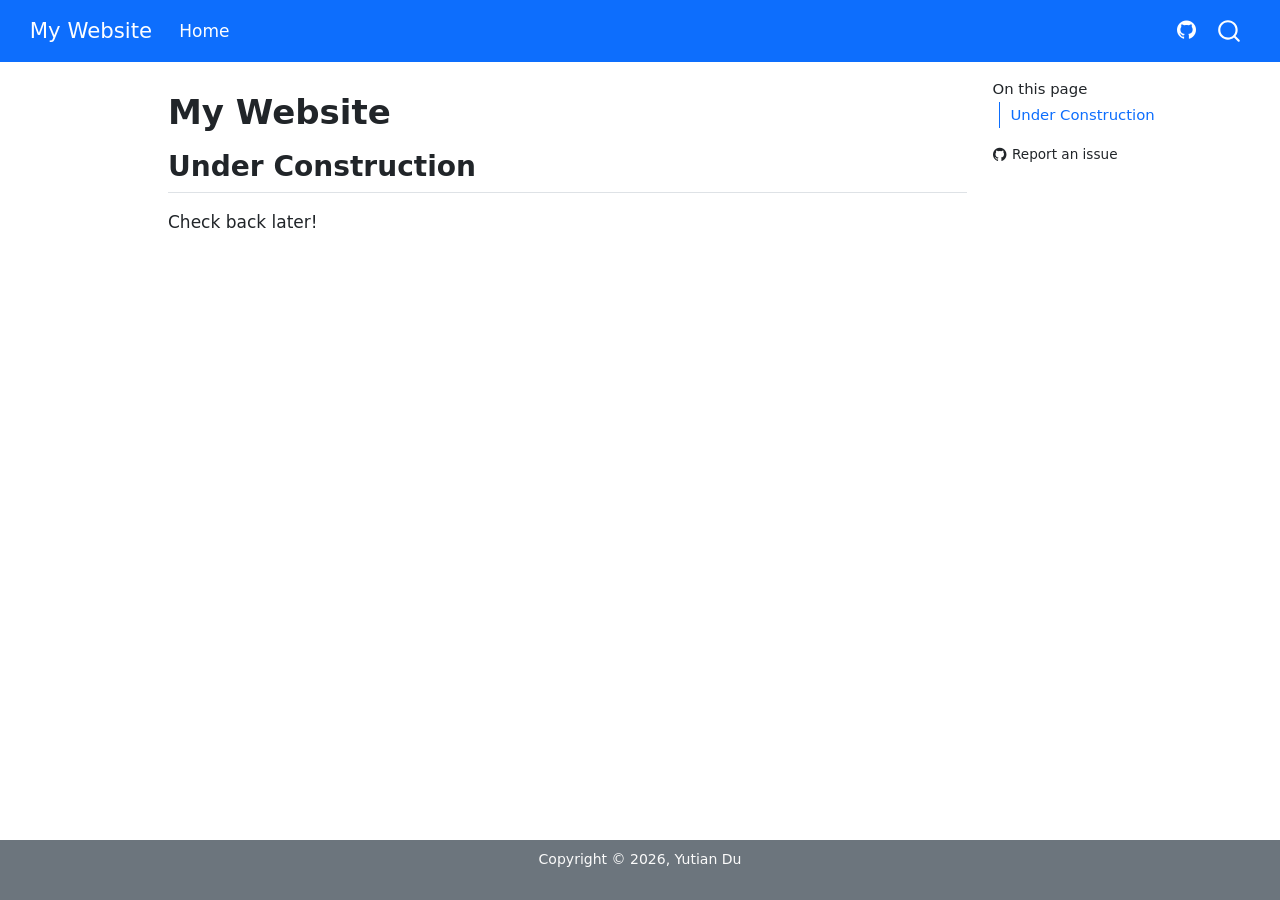
==== index.html @ 1c967aba "Built site for gh-pages" ====
<!DOCTYPE html>
<html xmlns="http://www.w3.org/1999/xhtml" lang="en" xml:lang="en"><head>

<meta charset="utf-8">
<meta name="generator" content="quarto-1.10.18">

<meta name="viewport" content="width=device-width, initial-scale=1.0, user-scalable=yes">


<title>My Website</title>
<style>
/* Default styles provided by pandoc.
** See https://pandoc.org/MANUAL.html#variables-for-html for config info.
*/
span.smallcaps{font-variant: small-caps;}
div.columns{display: flex; gap: 1.5em;}
div.column{flex: auto;}
@media screen {
div.columns{gap: min(4vw, 1.5em);}
div.column{overflow-x: auto;}
}
div.hanging-indent{margin-left: 1.5em; text-indent: -1.5em;}
ul.task-list{list-style: none;}
ul.task-list li input[type="checkbox"] {
  width: 0.8em;
  margin: 0 0.8em 0.2em -1em; /* quarto-specific, see https://github.com/quarto-dev/quarto-cli/issues/4556 */ 
  vertical-align: middle;
}
</style>


<script src="site_libs/quarto-nav/quarto-nav.js"></script>
<script src="site_libs/quarto-nav/headroom.min.js"></script>
<script src="site_libs/clipboard/clipboard.min.js"></script>
<script src="site_libs/quarto-search/autocomplete.umd.js"></script>
<script src="site_libs/quarto-search/fuse.min.js"></script>
<script src="site_libs/quarto-search/quarto-search.js"></script>
<meta name="quarto:offset" content="./">
<script src="site_libs/quarto-html/quarto.js" type="module"></script>
<script src="site_libs/quarto-html/tabsets/tabsets.js" type="module"></script>
<script src="site_libs/quarto-html/popper.min.js"></script>
<script src="site_libs/quarto-html/tippy.umd.min.js"></script>
<script src="site_libs/quarto-html/anchor.min.js"></script>
<link href="site_libs/quarto-html/tippy.css" rel="stylesheet">
<link href="site_libs/quarto-html/quarto-syntax-highlighting-64a204ab8560d761af7679ceaba22944.css" rel="stylesheet" id="quarto-text-highlighting-styles">
<script src="site_libs/bootstrap/bootstrap.min.js"></script>
<link href="site_libs/bootstrap/bootstrap-icons.css" rel="stylesheet">
<link href="site_libs/bootstrap/bootstrap-78b72d8e3a326b184e2ee9b9da577244.min.css" rel="stylesheet" append-hash="true" id="quarto-bootstrap" data-mode="light">
<script id="quarto-search-options" type="application/json">{
  "location": "navbar",
  "copy-button": false,
  "collapse-after": 3,
  "panel-placement": "end",
  "type": "overlay",
  "limit": 50,
  "keyboard-shortcut": [
    "f",
    "/",
    "s"
  ],
  "show-item-context": false,
  "language": {
    "search-no-results-text": "No results",
    "search-matching-documents-text": "matching documents",
    "search-copy-link-title": "Copy link to search",
    "search-hide-matches-text": "Hide additional matches",
    "search-more-match-text": "more match in this document",
    "search-more-matches-text": "more matches in this document",
    "search-clear-button-title": "Clear",
    "search-text-placeholder": "",
    "search-detached-cancel-button-title": "Cancel",
    "search-submit-button-title": "Submit",
    "search-label": "Search"
  }
}</script>


</head>

<body class="nav-fixed quarto-light">

<div id="quarto-search-results"></div>
  <header id="quarto-header" class="headroom fixed-top">
    <nav class="navbar navbar-expand-lg " data-bs-theme="dark">
      <div class="navbar-container container-fluid">
      <div class="navbar-brand-container mx-auto">
    <a class="navbar-brand" href="./index.html">
    <span class="navbar-title">My Website</span>
    </a>
  </div>
            <div id="quarto-search" class="" title="Search"></div>
          <button class="navbar-toggler" type="button" data-bs-toggle="collapse" data-bs-target="#navbarCollapse" aria-controls="navbarCollapse" role="menu" aria-expanded="false" aria-label="Toggle navigation" onclick="if (window.quartoToggleHeadroom) { window.quartoToggleHeadroom(); }">
  <span class="navbar-toggler-icon"></span>
</button>
          <div class="collapse navbar-collapse" id="navbarCollapse">
            <ul class="navbar-nav navbar-nav-scroll me-auto">
  <li class="nav-item">
    <a class="nav-link active" href="./index.html" aria-current="page"> 
<span class="menu-text">Home</span></a>
  </li>  
</ul>
            <ul class="navbar-nav navbar-nav-scroll ms-auto">
  <li class="nav-item compact">
    <a class="nav-link" href="https://github.com/yutiandu53/yutiandu53.github.io"> <i class="bi bi-github" role="img">
</i> 
<span class="menu-text"></span></a>
  </li>  
</ul>
          </div> <!-- /navcollapse -->
            <div class="quarto-navbar-tools">
</div>
      </div> <!-- /container-fluid -->
    </nav>
</header>
<!-- content -->
<div id="quarto-content" class="quarto-container page-columns page-rows-contents page-layout-article page-navbar">
<!-- sidebar -->
<!-- margin-sidebar -->
    <div id="quarto-margin-sidebar" class="sidebar margin-sidebar">
        <nav id="TOC" role="doc-toc" class="toc-active">
    <h2 id="toc-title">On this page</h2>
   
  <ul>
  <li><a href="#under-construction" id="toc-under-construction" class="nav-link active" data-scroll-target="#under-construction">Under Construction</a></li>
  </ul>
<div class="toc-actions"><ul><li><a href="https://github.com/yutiandu53/yutiandu53.github.io/issues/new" class="toc-action"><i class="bi bi-github"></i>Report an issue</a></li></ul></div></nav>
    </div>
<!-- main -->
<main class="content" id="quarto-document-content">

<header id="title-block-header" class="quarto-title-block default">
<div class="quarto-title">
<h1 class="title">My Website</h1>
</div>



<div class="quarto-title-meta">

    
  
    
  </div>
  


</header>


<section id="under-construction" class="level2">
<h2 class="anchored" data-anchor-id="under-construction">Under Construction</h2>
<p>Check back later!</p>


</section>

</main> <!-- /main -->
<script id="quarto-html-after-body" type="application/javascript">
  window.document.addEventListener("DOMContentLoaded", function (event) {
    const icon = "";
    const anchorJS = new window.AnchorJS();
    anchorJS.options = {
      placement: 'right',
      icon: icon
    };
    anchorJS.add('.anchored');
    const isCodeAnnotation = (el) => {
      for (const clz of el.classList) {
        if (clz.startsWith('code-annotation-')) {                     
          return true;
        }
      }
      return false;
    }
    const onCopySuccess = function(e) {
      // button target
      const button = e.trigger;
      // don't keep focus
      button.blur();
      // flash "checked"
      button.classList.add('code-copy-button-checked');
      var currentTitle = button.getAttribute("title");
      button.setAttribute("title", "Copied!");
      let tooltip;
      if (window.bootstrap) {
        button.setAttribute("data-bs-toggle", "tooltip");
        button.setAttribute("data-bs-placement", "left");
        button.setAttribute("data-bs-title", "Copied!");
        tooltip = new bootstrap.Tooltip(button, 
          { trigger: "manual", 
            customClass: "code-copy-button-tooltip",
            offset: [0, -8]});
        tooltip.show();    
      }
      setTimeout(function() {
        if (tooltip) {
          tooltip.hide();
          button.removeAttribute("data-bs-title");
          button.removeAttribute("data-bs-toggle");
          button.removeAttribute("data-bs-placement");
        }
        button.setAttribute("title", currentTitle);
        button.classList.remove('code-copy-button-checked');
      }, 1000);
      // clear code selection
      e.clearSelection();
    }
    const getTextToCopy = function(trigger) {
      const outerScaffold = trigger.parentElement.cloneNode(true);
      const codeEl = outerScaffold.querySelector('code');
      for (const childEl of codeEl.children) {
        if (isCodeAnnotation(childEl)) {
          childEl.remove();
        }
      }
      return codeEl.innerText;
    }
    const clipboard = new window.ClipboardJS('.code-copy-button:not([data-in-quarto-modal])', {
      text: getTextToCopy
    });
    clipboard.on('success', onCopySuccess);
    if (window.document.getElementById('quarto-embedded-source-code-modal')) {
      const clipboardModal = new window.ClipboardJS('.code-copy-button[data-in-quarto-modal]', {
        text: getTextToCopy,
        container: window.document.getElementById('quarto-embedded-source-code-modal')
      });
      clipboardModal.on('success', onCopySuccess);
    }
      var localhostRegex = new RegExp(/^(?:http|https):\/\/localhost\:?[0-9]*\//);
      var mailtoRegex = new RegExp(/^mailto:/);
        var filterRegex = new RegExp("https:\/\/yutiandu53\.github\.io\/");
      var isInternal = (href) => {
          return filterRegex.test(href) || localhostRegex.test(href) || mailtoRegex.test(href);
      }
      // Inspect non-navigation links and adorn them if external
     var links = window.document.querySelectorAll('a[href]:not(.nav-link):not(.navbar-brand):not(.toc-action):not(.sidebar-link):not(.sidebar-item-toggle):not(.pagination-link):not(.no-external):not([aria-hidden]):not(.dropdown-item):not(.quarto-navigation-tool):not(.about-link)');
      for (var i=0; i<links.length; i++) {
        const link = links[i];
        if (!isInternal(link.href)) {
          // undo the damage that might have been done by quarto-nav.js in the case of
          // links that we want to consider external
          if (link.dataset.originalHref !== undefined) {
            link.href = link.dataset.originalHref;
          }
            // target, if specified
            link.setAttribute("target", "_blank");
            if (link.getAttribute("rel") === null) {
              link.setAttribute("rel", "noopener");
            }
        }
      }
    function tippyHover(el, contentFn, onTriggerFn, onUntriggerFn) {
      const config = {
        allowHTML: true,
        maxWidth: 500,
        delay: 100,
        arrow: false,
        appendTo: function(el) {
            return el.parentElement;
        },
        interactive: true,
        interactiveBorder: 10,
        theme: 'quarto',
        placement: 'bottom-start',
      };
      if (contentFn) {
        config.content = contentFn;
      }
      if (onTriggerFn) {
        config.onTrigger = onTriggerFn;
      }
      if (onUntriggerFn) {
        config.onUntrigger = onUntriggerFn;
      }
      window.tippy(el, config); 
    }
    const noterefs = window.document.querySelectorAll('a[role="doc-noteref"]');
    for (var i=0; i<noterefs.length; i++) {
      const ref = noterefs[i];
      tippyHover(ref, function() {
        // use id or data attribute instead here
        let href = ref.getAttribute('data-footnote-href') || ref.getAttribute('href');
        try { href = new URL(href).hash; } catch {}
        const id = href.replace(/^#\/?/, "");
        const note = window.document.getElementById(id);
        if (note) {
          return note.innerHTML;
        } else {
          return "";
        }
      });
    }
    const xrefs = window.document.querySelectorAll('a.quarto-xref');
    const processXRef = (id, note) => {
      // Strip column container classes
      const stripColumnClz = (el) => {
        el.classList.remove("page-full", "page-columns");
        if (el.children) {
          for (const child of el.children) {
            stripColumnClz(child);
          }
        }
      }
      stripColumnClz(note)
      if (id === null || id.startsWith('sec-')) {
        // Special case sections, only their first couple elements
        const container = document.createElement("div");
        if (note.children && note.children.length > 2) {
          container.appendChild(note.children[0].cloneNode(true));
          for (let i = 1; i < note.children.length; i++) {
            const child = note.children[i];
            if (child.tagName === "P" && child.innerText === "") {
              continue;
            } else {
              container.appendChild(child.cloneNode(true));
              break;
            }
          }
          if (window.Quarto?.typesetMath) {
            window.Quarto.typesetMath(container);
          }
          return container.innerHTML
        } else {
          if (window.Quarto?.typesetMath) {
            window.Quarto.typesetMath(note);
          }
          return note.innerHTML;
        }
      } else {
        // Remove any anchor links if they are present
        const anchorLink = note.querySelector('a.anchorjs-link');
        if (anchorLink) {
          anchorLink.remove();
        }
        if (window.Quarto?.typesetMath) {
          window.Quarto.typesetMath(note);
        }
        if (note.classList.contains("callout")) {
          return note.outerHTML;
        } else {
          return note.innerHTML;
        }
      }
    }
    for (var i=0; i<xrefs.length; i++) {
      const xref = xrefs[i];
      tippyHover(xref, undefined, function(instance) {
        instance.disable();
        let url = xref.getAttribute('href');
        let hash = undefined; 
        if (url.startsWith('#')) {
          hash = url;
        } else {
          try { hash = new URL(url).hash; } catch {}
        }
        if (hash) {
          const id = hash.replace(/^#\/?/, "");
          const note = window.document.getElementById(id);
          if (note !== null) {
            try {
              const html = processXRef(id, note.cloneNode(true));
              instance.setContent(html);
            } finally {
              instance.enable();
              instance.show();
            }
          } else {
            // See if we can fetch this
            fetch(url.split('#')[0])
            .then(res => res.text())
            .then(html => {
              const parser = new DOMParser();
              const htmlDoc = parser.parseFromString(html, "text/html");
              const note = htmlDoc.getElementById(id);
              if (note !== null) {
                const html = processXRef(id, note);
                instance.setContent(html);
              } 
            }).finally(() => {
              instance.enable();
              instance.show();
            });
          }
        } else {
          // See if we can fetch a full url (with no hash to target)
          // This is a special case and we should probably do some content thinning / targeting
          fetch(url)
          .then(res => res.text())
          .then(html => {
            const parser = new DOMParser();
            const htmlDoc = parser.parseFromString(html, "text/html");
            const note = htmlDoc.querySelector('main.content');
            if (note !== null) {
              // This should only happen for chapter cross references
              // (since there is no id in the URL)
              // remove the first header
              if (note.children.length > 0 && note.children[0].tagName === "HEADER") {
                note.children[0].remove();
              }
              const html = processXRef(null, note);
              instance.setContent(html);
            } 
          }).finally(() => {
            instance.enable();
            instance.show();
          });
        }
      }, function(instance) {
      });
    }
        let selectedAnnoteEl;
        const selectorForAnnotation = ( cell, annotation) => {
          let cellAttr = 'data-code-cell="' + cell + '"';
          let lineAttr = 'data-code-annotation="' +  annotation + '"';
          const selector = 'span[' + cellAttr + '][' + lineAttr + ']';
          return selector;
        }
        const selectCodeLines = (annoteEl) => {
          const doc = window.document;
          const targetCell = annoteEl.getAttribute("data-target-cell");
          const targetAnnotation = annoteEl.getAttribute("data-target-annotation");
          const annoteSpan = window.document.querySelector(selectorForAnnotation(targetCell, targetAnnotation));
          const lines = annoteSpan.getAttribute("data-code-lines").split(",");
          const lineIds = lines.map((line) => {
            return targetCell + "-" + line;
          })
          let top = null;
          let height = null;
          let parent = null;
          if (lineIds.length > 0) {
              //compute the position of the single el (top and bottom and make a div)
              const el = window.document.getElementById(lineIds[0]);
              top = el.offsetTop;
              height = el.offsetHeight;
              parent = el.parentElement.parentElement;
            if (lineIds.length > 1) {
              const lastEl = window.document.getElementById(lineIds[lineIds.length - 1]);
              const bottom = lastEl.offsetTop + lastEl.offsetHeight;
              height = bottom - top;
            }
            if (top !== null && height !== null && parent !== null) {
              // cook up a div (if necessary) and position it 
              let div = window.document.getElementById("code-annotation-line-highlight");
              if (div === null) {
                div = window.document.createElement("div");
                div.setAttribute("id", "code-annotation-line-highlight");
                div.style.position = 'absolute';
                parent.appendChild(div);
              }
              div.style.top = top - 2 + "px";
              div.style.height = height + 4 + "px";
              div.style.left = 0;
              let gutterDiv = window.document.getElementById("code-annotation-line-highlight-gutter");
              if (gutterDiv === null) {
                gutterDiv = window.document.createElement("div");
                gutterDiv.setAttribute("id", "code-annotation-line-highlight-gutter");
                gutterDiv.style.position = 'absolute';
                const codeCell = window.document.getElementById(targetCell);
                const gutter = codeCell.querySelector('.code-annotation-gutter');
                gutter.appendChild(gutterDiv);
              }
              gutterDiv.style.top = top - 2 + "px";
              gutterDiv.style.height = height + 4 + "px";
            }
            selectedAnnoteEl = annoteEl;
          }
        };
        const unselectCodeLines = () => {
          const elementsIds = ["code-annotation-line-highlight", "code-annotation-line-highlight-gutter"];
          elementsIds.forEach((elId) => {
            const div = window.document.getElementById(elId);
            if (div) {
              div.remove();
            }
          });
          selectedAnnoteEl = undefined;
        };
          // Handle positioning of the toggle
      window.addEventListener(
        "resize",
        throttle(() => {
          elRect = undefined;
          if (selectedAnnoteEl) {
            selectCodeLines(selectedAnnoteEl);
          }
        }, 10)
      );
      function throttle(fn, ms) {
      let throttle = false;
      let timer;
        return (...args) => {
          if(!throttle) { // first call gets through
              fn.apply(this, args);
              throttle = true;
          } else { // all the others get throttled
              if(timer) clearTimeout(timer); // cancel #2
              timer = setTimeout(() => {
                fn.apply(this, args);
                timer = throttle = false;
              }, ms);
          }
        };
      }
        // Attach click handler to the DT
        const annoteDls = window.document.querySelectorAll('dt[data-target-cell]');
        for (const annoteDlNode of annoteDls) {
          annoteDlNode.addEventListener('click', (event) => {
            const clickedEl = event.target;
            if (clickedEl !== selectedAnnoteEl) {
              unselectCodeLines();
              const activeEl = window.document.querySelector('dt[data-target-cell].code-annotation-active');
              if (activeEl) {
                activeEl.classList.remove('code-annotation-active');
              }
              selectCodeLines(clickedEl);
              clickedEl.classList.add('code-annotation-active');
            } else {
              // Unselect the line
              unselectCodeLines();
              clickedEl.classList.remove('code-annotation-active');
            }
          });
        }
    const findCites = (el) => {
      const parentEl = el.parentElement;
      if (parentEl) {
        const cites = parentEl.dataset.cites;
        if (cites) {
          return {
            el,
            cites: cites.split(' ')
          };
        } else {
          return findCites(el.parentElement)
        }
      } else {
        return undefined;
      }
    };
    var bibliorefs = window.document.querySelectorAll('a[role="doc-biblioref"]');
    for (var i=0; i<bibliorefs.length; i++) {
      const ref = bibliorefs[i];
      const citeInfo = findCites(ref);
      if (citeInfo) {
        tippyHover(citeInfo.el, function() {
          var popup = window.document.createElement('div');
          citeInfo.cites.forEach(function(cite) {
            var citeDiv = window.document.createElement('div');
            citeDiv.classList.add('hanging-indent');
            citeDiv.classList.add('csl-entry');
            var biblioDiv = window.document.getElementById('ref-' + cite);
            if (biblioDiv) {
              citeDiv.innerHTML = biblioDiv.innerHTML;
            }
            popup.appendChild(citeDiv);
          });
          return popup.innerHTML;
        });
      }
    }
  });
  </script>
</div> <!-- /content -->
<footer class="footer">
  <div class="nav-footer">
    <div class="nav-footer-left">
      &nbsp;
    </div>   
    <div class="nav-footer-center">
<p>Copyright © 2026, Yutian Du</p>
<div class="toc-actions d-sm-block d-md-none"><ul><li><a href="https://github.com/yutiandu53/yutiandu53.github.io/issues/new" class="toc-action"><i class="bi bi-github"></i>Report an issue</a></li></ul></div></div>
    <div class="nav-footer-right">
      &nbsp;
    </div>
  </div>
</footer>




</body></html>
---- site_libs/quarto-html/tippy.css ----
.tippy-box[data-animation=fade][data-state=hidden]{opacity:0}[data-tippy-root]{max-width:calc(100vw - 10px)}.tippy-box{position:relative;background-color:#333;color:#fff;border-radius:4px;font-size:14px;line-height:1.4;white-space:normal;outline:0;transition-property:transform,visibility,opacity}.tippy-box[data-placement^=top]>.tippy-arrow{bottom:0}.tippy-box[data-placement^=top]>.tippy-arrow:before{bottom:-7px;left:0;border-width:8px 8px 0;border-top-color:initial;transform-origin:center top}.tippy-box[data-placement^=bottom]>.tippy-arrow{top:0}.tippy-box[data-placement^=bottom]>.tippy-arrow:before{top:-7px;left:0;border-width:0 8px 8px;border-bottom-color:initial;transform-origin:center bottom}.tippy-box[data-placement^=left]>.tippy-arrow{right:0}.tippy-box[data-placement^=left]>.tippy-arrow:before{border-width:8px 0 8px 8px;border-left-color:initial;right:-7px;transform-origin:center left}.tippy-box[data-placement^=right]>.tippy-arrow{left:0}.tippy-box[data-placement^=right]>.tippy-arrow:before{left:-7px;border-width:8px 8px 8px 0;border-right-color:initial;transform-origin:center right}.tippy-box[data-inertia][data-state=visible]{transition-timing-function:cubic-bezier(.54,1.5,.38,1.11)}.tippy-arrow{width:16px;height:16px;color:#333}.tippy-arrow:before{content:"";position:absolute;border-color:transparent;border-style:solid}.tippy-content{position:relative;padding:5px 9px;z-index:1}
---- site_libs/quarto-html/quarto-syntax-highlighting-64a204ab8560d761af7679ceaba22944.css ----
/* quarto syntax highlight colors */
:root {
  --quarto-hl-ot-color: #003B4F;
  --quarto-hl-at-color: #657422;
  --quarto-hl-ss-color: #20794D;
  --quarto-hl-an-color: #5E5E5E;
  --quarto-hl-fu-color: #4758AB;
  --quarto-hl-st-color: #20794D;
  --quarto-hl-cf-color: #003B4F;
  --quarto-hl-op-color: #5E5E5E;
  --quarto-hl-er-color: #AD0000;
  --quarto-hl-bn-color: #AD0000;
  --quarto-hl-al-color: #AD0000;
  --quarto-hl-va-color: #111111;
  --quarto-hl-bu-color: inherit;
  --quarto-hl-ex-color: inherit;
  --quarto-hl-pp-color: #AD0000;
  --quarto-hl-in-color: #5E5E5E;
  --quarto-hl-vs-color: #20794D;
  --quarto-hl-wa-color: #5E5E5E;
  --quarto-hl-do-color: #5E5E5E;
  --quarto-hl-im-color: #00769E;
  --quarto-hl-ch-color: #20794D;
  --quarto-hl-dt-color: #AD0000;
  --quarto-hl-fl-color: #AD0000;
  --quarto-hl-co-color: #5E5E5E;
  --quarto-hl-cv-color: #5E5E5E;
  --quarto-hl-cn-color: #8f5902;
  --quarto-hl-sc-color: #5E5E5E;
  --quarto-hl-dv-color: #AD0000;
  --quarto-hl-kw-color: #003B4F;
}

/* other quarto variables */
:root {
  --quarto-font-monospace: SFMono-Regular, Menlo, Monaco, Consolas, "Liberation Mono", "Courier New", monospace;
}

/* syntax highlight based on Pandoc's rules */
pre > code.sourceCode > span {
  color: #003B4F;
}

code.sourceCode > span {
  color: #003B4F;
}

div.sourceCode,
div.sourceCode pre.sourceCode {
  color: #003B4F;
}

/* Normal */
code span {
  color: #003B4F;
}

/* Alert */
code span.al {
  color: #AD0000;
  font-style: inherit;
}

/* Annotation */
code span.an {
  color: #5E5E5E;
  font-style: inherit;
}

/* Attribute */
code span.at {
  color: #657422;
  font-style: inherit;
}

/* BaseN */
code span.bn {
  color: #AD0000;
  font-style: inherit;
}

/* BuiltIn */
code span.bu {
  font-style: inherit;
}

/* ControlFlow */
code span.cf {
  color: #003B4F;
  font-weight: bold;
  font-style: inherit;
}

/* Char */
code span.ch {
  color: #20794D;
  font-style: inherit;
}

/* Constant */
code span.cn {
  color: #8f5902;
  font-style: inherit;
}

/* Comment */
code span.co {
  color: #5E5E5E;
  font-style: inherit;
}

/* CommentVar */
code span.cv {
  color: #5E5E5E;
  font-style: italic;
}

/* Documentation */
code span.do {
  color: #5E5E5E;
  font-style: italic;
}

/* DataType */
code span.dt {
  color: #AD0000;
  font-style: inherit;
}

/* DecVal */
code span.dv {
  color: #AD0000;
  font-style: inherit;
}

/* Error */
code span.er {
  color: #AD0000;
  font-style: inherit;
}

/* Extension */
code span.ex {
  font-style: inherit;
}

/* Float */
code span.fl {
  color: #AD0000;
  font-style: inherit;
}

/* Function */
code span.fu {
  color: #4758AB;
  font-style: inherit;
}

/* Import */
code span.im {
  color: #00769E;
  font-style: inherit;
}

/* Information */
code span.in {
  color: #5E5E5E;
  font-style: inherit;
}

/* Keyword */
code span.kw {
  color: #003B4F;
  font-weight: bold;
  font-style: inherit;
}

/* Operator */
code span.op {
  color: #5E5E5E;
  font-style: inherit;
}

/* Other */
code span.ot {
  color: #003B4F;
  font-style: inherit;
}

/* Preprocessor */
code span.pp {
  color: #AD0000;
  font-style: inherit;
}

/* SpecialChar */
code span.sc {
  color: #5E5E5E;
  font-style: inherit;
}

/* SpecialString */
code span.ss {
  color: #20794D;
  font-style: inherit;
}

/* String */
code span.st {
  color: #20794D;
  font-style: inherit;
}

/* Variable */
code span.va {
  color: #111111;
  font-style: inherit;
}

/* VerbatimString */
code span.vs {
  color: #20794D;
  font-style: inherit;
}

/* Warning */
code span.wa {
  color: #5E5E5E;
  font-style: italic;
}

.prevent-inlining {
  content: "</";
}

/*# sourceMappingURL=9d8d5bb603a83b8298b89080a598c93b.css.map */
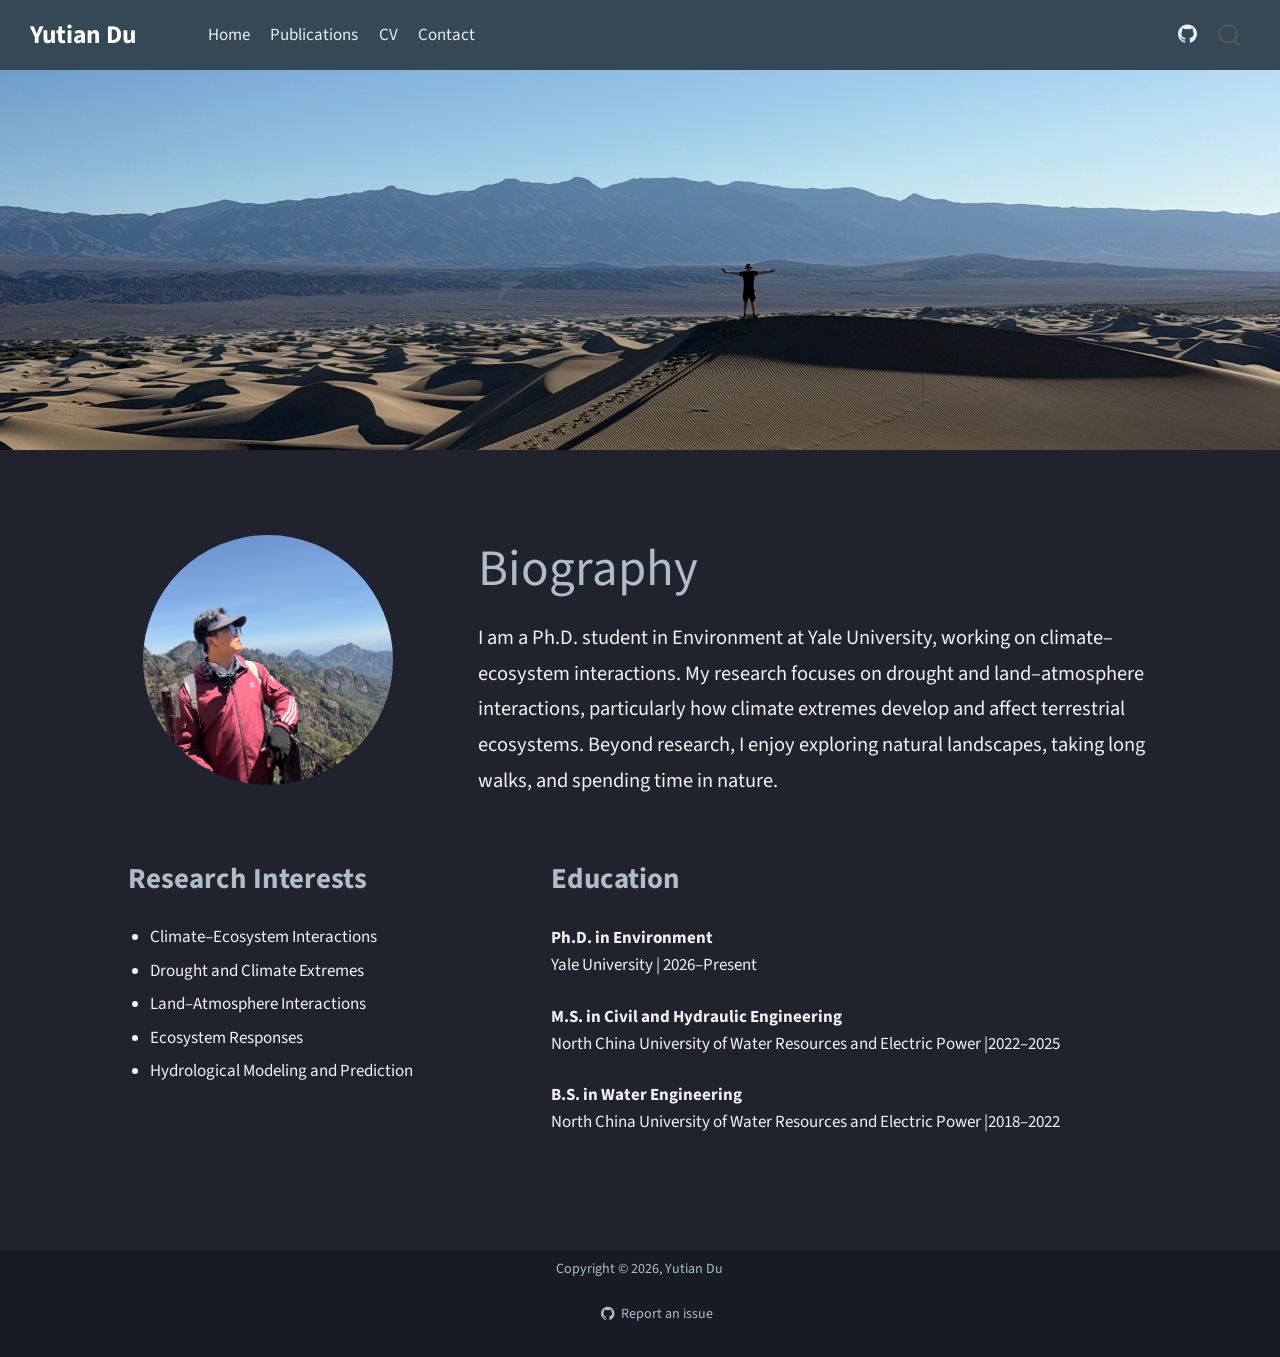
==== commit 9564243a: "Built site for gh-pages" ====
--- a/index.html
+++ b/index.html
@@ -7,7 +7,7 @@
 <meta name="viewport" content="width=device-width, initial-scale=1.0, user-scalable=yes">
 
 
-<title>My Website</title>
+<title>Yutian Du</title>
 <style>
 /* Default styles provided by pandoc.
 ** See https://pandoc.org/MANUAL.html#variables-for-html for config info.
@@ -45,7 +45,7 @@
 <link href="site_libs/quarto-html/quarto-syntax-highlighting-64a204ab8560d761af7679ceaba22944.css" rel="stylesheet" id="quarto-text-highlighting-styles">
 <script src="site_libs/bootstrap/bootstrap.min.js"></script>
 <link href="site_libs/bootstrap/bootstrap-icons.css" rel="stylesheet">
-<link href="site_libs/bootstrap/bootstrap-78b72d8e3a326b184e2ee9b9da577244.min.css" rel="stylesheet" append-hash="true" id="quarto-bootstrap" data-mode="light">
+<link href="site_libs/bootstrap/bootstrap-9b8e97d64037c668686f3efe0d11e678.min.css" rel="stylesheet" append-hash="true" id="quarto-bootstrap" data-mode="light">
 <script id="quarto-search-options" type="application/json">{
   "location": "navbar",
   "copy-button": false,
@@ -75,6 +75,7 @@
 }</script>
 
 
+<link rel="stylesheet" href="styles.css">
 </head>
 
 <body class="nav-fixed quarto-light">
@@ -85,7 +86,7 @@
       <div class="navbar-container container-fluid">
       <div class="navbar-brand-container mx-auto">
     <a class="navbar-brand" href="./index.html">
-    <span class="navbar-title">My Website</span>
+    <span class="navbar-title">Yutian Du</span>
     </a>
   </div>
             <div id="quarto-search" class="" title="Search"></div>
@@ -98,10 +99,22 @@
     <a class="nav-link active" href="./index.html" aria-current="page"> 
 <span class="menu-text">Home</span></a>
   </li>  
+  <li class="nav-item">
+    <a class="nav-link" href="./publications.html"> 
+<span class="menu-text">Publications</span></a>
+  </li>  
+  <li class="nav-item">
+    <a class="nav-link" href="./cv.html"> 
+<span class="menu-text">CV</span></a>
+  </li>  
+  <li class="nav-item">
+    <a class="nav-link" href="./contact.html"> 
+<span class="menu-text">Contact</span></a>
+  </li>  
 </ul>
             <ul class="navbar-nav navbar-nav-scroll ms-auto">
   <li class="nav-item compact">
-    <a class="nav-link" href="https://github.com/yutiandu53/yutiandu53.github.io"> <i class="bi bi-github" role="img">
+    <a class="nav-link" href="https://github.com/yutiandu53"> <i class="bi bi-github" role="img">
 </i> 
 <span class="menu-text"></span></a>
   </li>  
@@ -113,29 +126,21 @@
     </nav>
 </header>
 <!-- content -->
-<div id="quarto-content" class="quarto-container page-columns page-rows-contents page-layout-article page-navbar">
+<div id="quarto-content" class="quarto-container page-columns page-rows-contents page-layout-full page-navbar">
 <!-- sidebar -->
 <!-- margin-sidebar -->
-    <div id="quarto-margin-sidebar" class="sidebar margin-sidebar">
-        <nav id="TOC" role="doc-toc" class="toc-active">
-    <h2 id="toc-title">On this page</h2>
-   
-  <ul>
-  <li><a href="#under-construction" id="toc-under-construction" class="nav-link active" data-scroll-target="#under-construction">Under Construction</a></li>
-  </ul>
-<div class="toc-actions"><ul><li><a href="https://github.com/yutiandu53/yutiandu53.github.io/issues/new" class="toc-action"><i class="bi bi-github"></i>Report an issue</a></li></ul></div></nav>
-    </div>
+    
 <!-- main -->
-<main class="content" id="quarto-document-content">
+<main class="content column-page" id="quarto-document-content">
 
 <header id="title-block-header" class="quarto-title-block default">
 <div class="quarto-title">
-<h1 class="title">My Website</h1>
+<h1 class="title">Yutian Du</h1>
 </div>
 
 
 
-<div class="quarto-title-meta">
+<div class="quarto-title-meta column-page">
 
     
   
@@ -147,12 +152,43 @@
 </header>
 
 
-<section id="under-construction" class="level2">
-<h2 class="anchored" data-anchor-id="under-construction">Under Construction</h2>
-<p>Check back later!</p>
-
-
+<div class="hero-banner">
+
+</div>
+<div class="home-about">
+<div class="about-top">
+<div class="profile-area">
+<p><img src="images/profile.jpg" class="profile-photo img-fluid"></p>
+</div>
+<section id="biography" class="level1 biography-area">
+<h1>Biography</h1>
+<p>I am a Ph.D.&nbsp;student in Environment at Yale University, working on climate–ecosystem interactions. My research focuses on drought and land–atmosphere interactions, particularly how climate extremes develop and affect terrestrial ecosystems. Beyond research, I enjoy exploring natural landscapes, taking long walks, and spending time in nature.</p>
 </section>
+</div>
+<div class="about-bottom">
+<section id="research-interests" class="level2 interests-area">
+<h2 class="anchored" data-anchor-id="research-interests">Research Interests</h2>
+<ul>
+<li>Climate–Ecosystem Interactions</li>
+<li>Drought and Climate Extremes</li>
+<li>Land–Atmosphere Interactions</li>
+<li>Ecosystem Responses</li>
+<li>Hydrological Modeling and Prediction</li>
+</ul>
+</section>
+<section id="education" class="level2 education-area">
+<h2 class="anchored" data-anchor-id="education">Education</h2>
+<p><strong>Ph.D.&nbsp;in Environment</strong><br>
+Yale University | 2026–Present</p>
+<p><strong>M.S. in Civil and Hydraulic Engineering</strong><br>
+North China University of Water Resources and Electric Power |2022–2025</p>
+<p><strong>B.S. in Water Engineering</strong><br>
+North China University of Water Resources and Electric Power |2018–2022</p>
+</section>
+</div>
+</div>
+
+
 
 </main> <!-- /main -->
 <script id="quarto-html-after-body" type="application/javascript">
@@ -568,7 +604,7 @@
     </div>   
     <div class="nav-footer-center">
 <p>Copyright © 2026, Yutian Du</p>
-<div class="toc-actions d-sm-block d-md-none"><ul><li><a href="https://github.com/yutiandu53/yutiandu53.github.io/issues/new" class="toc-action"><i class="bi bi-github"></i>Report an issue</a></li></ul></div></div>
+<div class="toc-actions"><ul><li><a href="https://github.com/yutiandu53/yutiandu53.github.io/issues/new" class="toc-action"><i class="bi bi-github"></i>Report an issue</a></li></ul></div></div>
     <div class="nav-footer-right">
       &nbsp;
     </div>
--- a/styles.css
+++ b/styles.css
@@ -0,0 +1,341 @@
+/* General */
+html, body {
+  margin: 0;
+  padding: 0;
+  width: 100%;
+}
+
+#quarto-content,
+body .page-columns,
+body main.content {
+  width: 100% !important;
+  max-width: none !important;
+  margin: 0 !important;
+  padding: 0 !important;
+}
+
+body .page-columns,
+body main.content {
+  display: block !important;
+}
+
+.quarto-title-block,
+#title-block-header {
+  display: none !important;
+}
+
+/* Navbar */
+.navbar {
+  background-color: #344955 !important;
+  min-height: 70px;
+  border-bottom: none;
+}
+
+.navbar-title {
+  color: #fff !important;
+  font-size: 1.5rem;
+  font-weight: 700;
+  margin-right: 45px;
+}
+
+.navbar-nav .nav-link {
+  color: #e8eef1 !important;
+  font-size: 1rem;
+}
+
+.navbar-nav .nav-link:hover {
+  color: #b9d2df !important;
+}
+
+
+
+/* Banner */
+.hero-banner {
+  width: 100%;
+  height: 380px;
+  margin: 0;
+  padding: 0;
+  background-image: url("images/banner.jpg");
+  background-size: cover;
+  background-position: center;
+  background-repeat: no-repeat;
+}
+
+/* Biography section */
+.home-about {
+  width: 100%;
+  box-sizing: border-box;
+  background-color: #20232d;
+  color: #f2f2f2;
+  padding: 85px 10% 90px;
+}
+
+.about-top {
+  display: grid;
+  grid-template-columns: 280px 1fr;
+  gap: 70px;
+  align-items: center;
+  max-width: 1100px;
+  margin: 0 auto 60px;
+}
+
+.profile-area {
+  text-align: center;
+}
+
+.profile-photo {
+  width: 250px;
+  height: 250px;
+  object-fit: cover;
+  border-radius: 50%;
+}
+
+.biography-area h1 {
+  color: #aebdca;
+  font-size: 3rem;
+  font-weight: 400;
+  margin: 0 0 20px;
+  border-bottom: none;
+}
+
+.biography-area p {
+  color: #f2f2f2;
+  font-size: 1.2rem;
+  line-height: 1.75;
+  margin: 0;
+}
+
+/* Interests and Education */
+.about-bottom {
+  display: grid;
+  grid-template-columns: 0.8fr 1.4fr;
+  gap: 80px;
+  max-width: 1100px;
+  margin: 0 auto;
+}
+
+.about-bottom h2 {
+  color: #aebdca;
+  font-size: 1.7rem;
+  font-weight: 700;
+  margin: 0 0 20px;
+  border-bottom: none;
+}
+
+.interests-area ul {
+  padding-left: 22px;
+}
+
+.interests-area li {
+  margin-bottom: 8px;
+  line-height: 1.5;
+}
+
+.education-area p {
+  line-height: 1.6;
+  margin-bottom: 24px;
+}
+
+/* Links */
+.home-about a {
+  color: #6da8d6;
+  text-decoration: none;
+}
+
+.home-about a:hover {
+  color: #91c3e8;
+  text-decoration: underline;
+}
+
+/* Publications */
+.publications-page {
+  max-width: 1100px;
+  margin: 0 auto;
+  padding: 55px 40px 80px;
+  color: #343a40;
+}
+
+.publications-page h1 {
+  font-size: 2.2rem;
+  margin: 0 0 35px;
+}
+
+.publications-page h2 {
+  font-size: 1.5rem;
+  margin: 0 0 35px;
+  padding-bottom: 10px;
+  border-bottom: 1px solid #d9d9d9;
+}
+
+.publication {
+  font-size: 1.12rem;
+  line-height: 1.7;
+  margin: 0 0 28px;
+  padding-left: 0;
+  text-indent: 0;
+  text-align: left;
+}
+
+.publication p {
+  margin: 0;
+}
+
+.publication a {
+  color: #376f9f;
+  text-decoration: none;
+}
+
+.publication a:hover {
+  text-decoration: underline;
+}
+
+/* CV */
+.cv-page {
+  width: calc(100% - 80px);
+  max-width: 1100px;
+  margin: 0 auto;
+  padding: 55px 0 80px;
+  box-sizing: border-box;
+  color: #343a40;
+}
+
+.cv-page h1 {
+  font-size: 2.2rem;
+  margin: 0 0 25px;
+}
+
+.cv-page h2 {
+  font-size: 1.7rem;
+  margin: 42px 0 22px;
+  padding-bottom: 10px;
+  border-bottom: 1px solid #d9d9d9;
+}
+
+.cv-page h3 {
+  font-size: 1.3rem;
+  margin: 30px 0 15px;
+}
+
+.cv-page p,
+.cv-page li {
+  font-size: 1.05rem;
+  line-height: 1.65;
+}
+
+.cv-page ul {
+  padding-left: 22px;
+}
+
+.cv-page li {
+  margin-bottom: 4px;
+}
+
+.cv-page a {
+  color: #376f9f;
+  text-decoration: none;
+}
+
+.cv-page a:hover {
+  text-decoration: underline;
+}
+
+@media (max-width: 768px) {
+  .cv-page {
+    width: calc(100% - 40px);
+    padding: 35px 0 60px;
+  }
+}
+
+/* Contact */
+.contact-page {
+  width: calc(100% - 80px);
+  max-width: 1100px;
+  margin: 0 auto;
+  padding: 55px 0 80px;
+  box-sizing: border-box;
+  color: #343a40;
+}
+
+.contact-page h1 {
+  font-size: 2.2rem;
+  margin: 0 0 40px;
+}
+
+.contact-page h2 {
+  font-size: 1.5rem;
+  margin: 0 0 18px;
+  padding: 0;
+  border-bottom: none;
+}
+
+.contact-page p {
+  font-size: 1.08rem;
+  line-height: 1.7;
+  margin: 0 0 20px;
+}
+
+.contact-page a {
+  color: #376f9f;
+  text-decoration: none;
+}
+
+.contact-page a:hover {
+  text-decoration: underline;
+}
+
+@media (max-width: 768px) {
+  .contact-page {
+    width: calc(100% - 40px);
+    padding: 35px 0 60px;
+  }
+}
+
+/* Footer */
+.nav-footer {
+  background-color: #181b23 !important;
+  color: #aebdca;
+  border-top: none;
+}
+
+.nav-footer a {
+  color: #aebdca;
+}
+
+/* Mobile */
+@media (max-width: 768px) {
+  .navbar {
+    min-height: 60px;
+  }
+
+  .hero-banner {
+    height: 220px;
+  }
+
+  .home-about {
+    padding: 50px 7%;
+  }
+
+  .about-top {
+    grid-template-columns: 1fr;
+    gap: 35px;
+    margin-bottom: 50px;
+  }
+
+  .profile-photo {
+    width: 200px;
+    height: 200px;
+  }
+
+  .biography-area h1 {
+    font-size: 2.3rem;
+  }
+
+  .biography-area p {
+    font-size: 1.05rem;
+  }
+
+  .about-bottom {
+    grid-template-columns: 1fr;
+    gap: 40px;
+  }
+}
